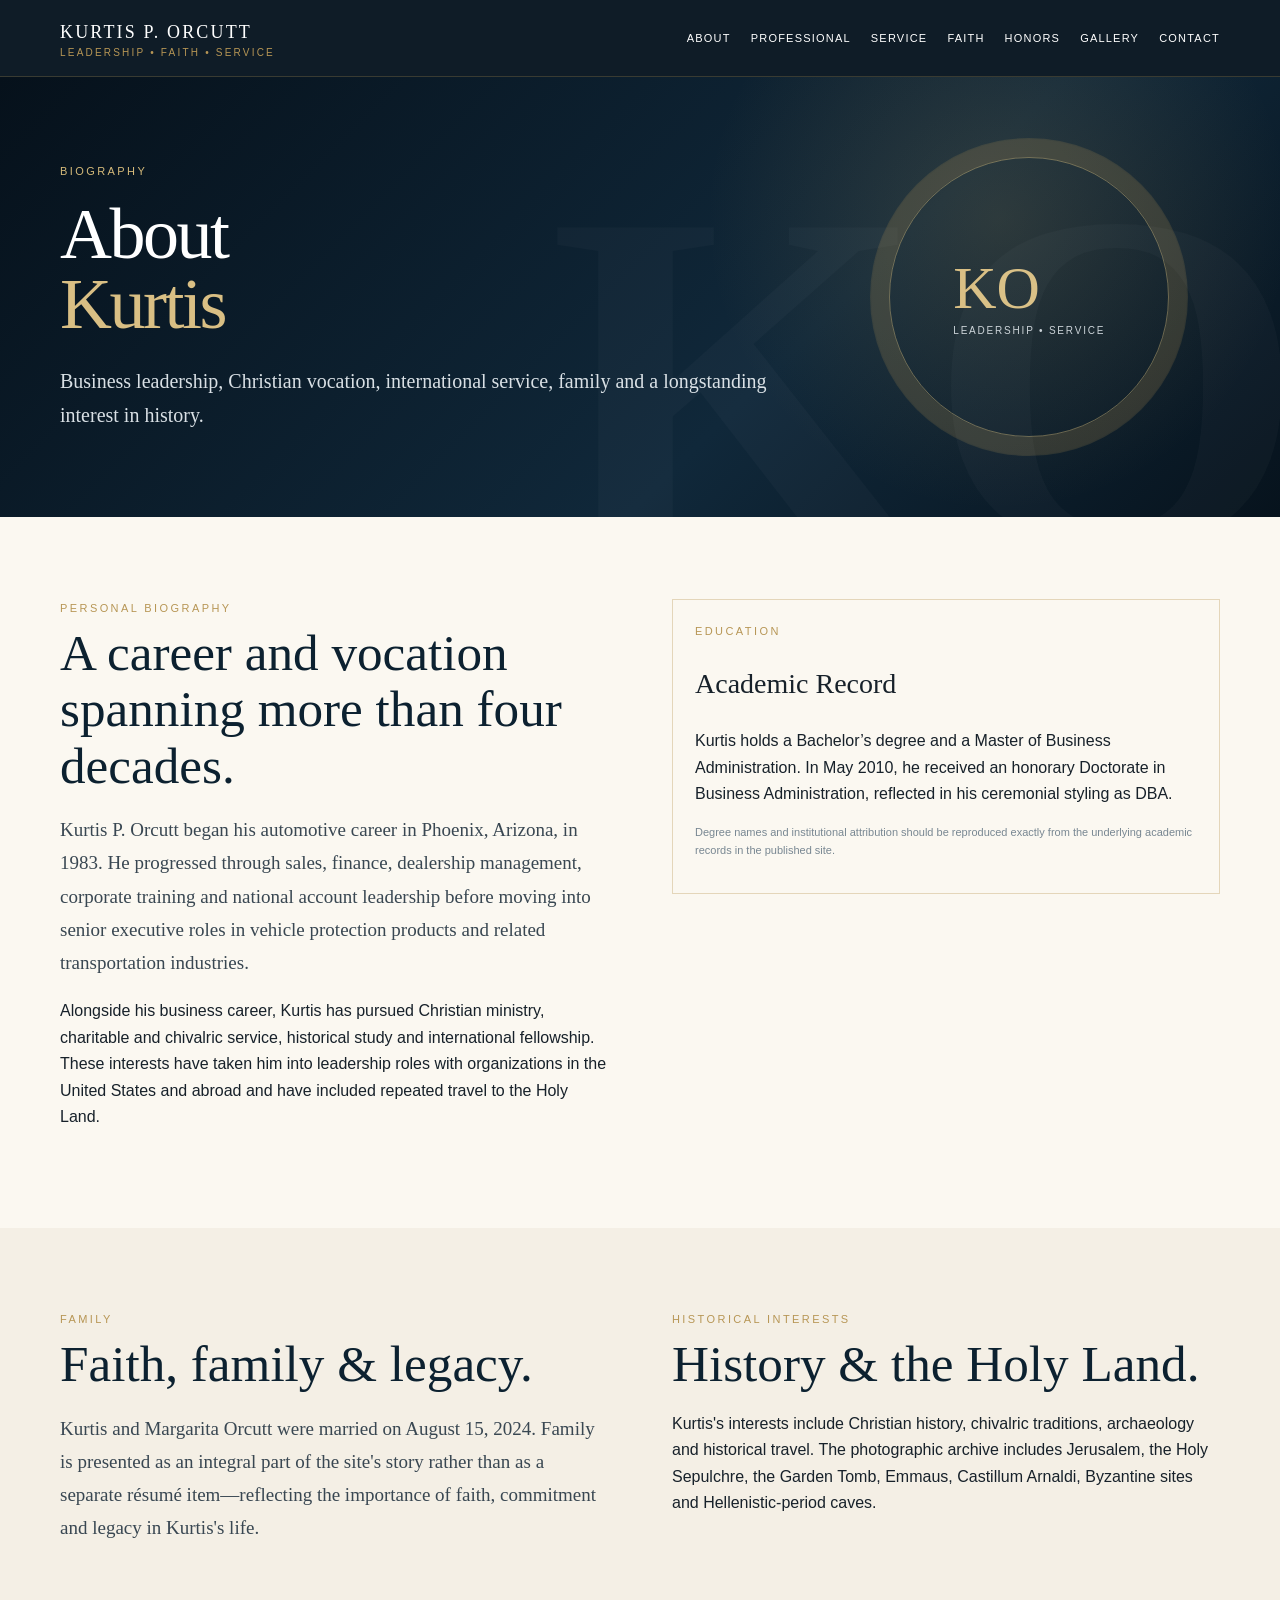
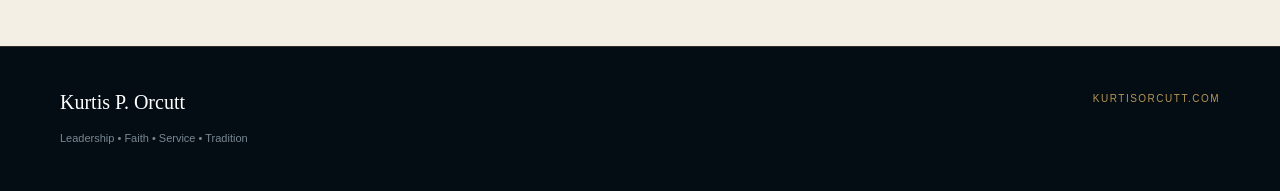
==== about.html @ a16dab64 "commit fix" ====
<!doctype html><html lang="en"><head><meta charset="utf-8"><meta name="viewport" content="width=device-width,initial-scale=1"><title>About Kurtis P. Orcutt | Biography &amp; Education</title><meta name="description" content="Biography of Kurtis P. Orcutt, including professional background, education, family, faith, ministry and historical interests."><meta name="robots" content="index,follow"><link rel="canonical" href="https://www.kurtisorcutt.com/about.html"><meta property="og:type" content="website"><meta property="og:title" content="About Kurtis P. Orcutt | Biography &amp; Education"><meta property="og:description" content="Biography of Kurtis P. Orcutt, including professional background, education, family, faith, ministry and historical interests."><meta property="og:url" content="https://www.kurtisorcutt.com/about.html"><meta name="theme-color" content="#0b1624"><link rel="stylesheet" href="style.css"></head><body><nav><div class="wrap nav"><a class="brand" href="index.html">KURTIS P. ORCUTT<small>LEADERSHIP • FAITH • SERVICE</small></a><div class="links"><a href="about.html">ABOUT</a><a href="professional.html">PROFESSIONAL</a><a href="service.html">SERVICE</a><a href="faith.html">FAITH</a><a href="honors.html">HONORS</a><a href="gallery.html">GALLERY</a><a href="contact.html">CONTACT</a></div></div></nav><header class="hero small"><div class="wrap hero-grid"><div><div class="eyebrow">Biography</div><h1>About <span>Kurtis</span></h1><div class="lead">Business leadership, Christian vocation, international service, family and a longstanding interest in history.</div></div><div class="seal"><div><strong>KO</strong><span>LEADERSHIP • SERVICE</span></div></div></div></header><section><div class="wrap split"><div><div class="kicker">Personal Biography</div><h2 class="section-title">A career and vocation spanning more than four decades.</h2><p class="intro">Kurtis P. Orcutt began his automotive career in Phoenix, Arizona, in 1983. He progressed through sales, finance, dealership management, corporate training and national account leadership before moving into senior executive roles in vehicle protection products and related transportation industries.</p><p>Alongside his business career, Kurtis has pursued Christian ministry, charitable and chivalric service, historical study and international fellowship. These interests have taken him into leadership roles with organizations in the United States and abroad and have included repeated travel to the Holy Land.</p></div><div class="panel"><div class="kicker">Education</div><h3 style="font:28px Georgia">Academic Record</h3><p>Kurtis holds a Bachelor’s degree and a Master of Business Administration. In May 2010, he received an honorary Doctorate in Business Administration, reflected in his ceremonial styling as DBA.</p><p class="fine">Degree names and institutional attribution should be reproduced exactly from the underlying academic records in the published site.</p></div></div></section><section class="cream"><div class="wrap split"><div><div class="kicker">Family</div><h2 class="section-title">Faith, family & legacy.</h2><p class="intro">Kurtis and Margarita Orcutt were married on August 15, 2024. Family is presented as an integral part of the site's story rather than as a separate résumé item—reflecting the importance of faith, commitment and legacy in Kurtis's life.</p></div><div><div class="kicker">Historical Interests</div><h2 class="section-title">History & the Holy Land.</h2><p>Kurtis's interests include Christian history, chivalric traditions, archaeology and historical travel. The photographic archive includes Jerusalem, the Holy Sepulchre, the Garden Tomb, Emmaus, Castillum Arnaldi, Byzantine sites and Hellenistic-period caves.</p></div></div></section><footer class="footer"><div class="wrap footer-grid"><div><b>Kurtis P. Orcutt</b><div class="fine">Leadership • Faith • Service • Tradition</div></div><div class="tag">KurtisOrcutt.com</div></div></footer></body></html>
---- style.css ----
:root{--navy:#081521;--navy2:#10283a;--ivory:#f4efe5;--paper:#fbf8f1;--gold:#b79655;--ink:#17212a;--muted:#66717a;--line:rgba(183,150,85,.35)}*{box-sizing:border-box}html{scroll-behavior:smooth}body{margin:0;font-family:Arial,Helvetica,sans-serif;color:var(--ink);background:var(--paper);line-height:1.65}a{color:inherit;text-decoration:none}.wrap{width:min(1160px,92%);margin:auto}nav{position:sticky;top:0;z-index:20;background:rgba(8,21,33,.97);border-bottom:1px solid rgba(183,150,85,.25)}.nav{min-height:76px;display:flex;align-items:center;justify-content:space-between;color:white}.brand{font-family:Georgia,serif;letter-spacing:.12em;font-size:18px}.brand small{display:block;color:var(--gold);font:10px Arial;letter-spacing:.22em}.links{display:flex;gap:20px;font-size:11px;letter-spacing:.11em}.links a:hover,.active{color:#d9bf84}.hero{min-height:72vh;background:radial-gradient(circle at 78% 32%,rgba(183,150,85,.18),transparent 28%),linear-gradient(135deg,#06111b,#10283a 62%,#07131d);color:white;display:flex;align-items:center;position:relative;overflow:hidden}.hero.small{min-height:48vh}.hero:after{content:"KO";position:absolute;right:-2vw;bottom:-12vh;font:700 38vw Georgia;color:rgba(255,255,255,.025);line-height:1}.hero-grid{display:grid;grid-template-columns:1.3fr .7fr;gap:70px;align-items:center;padding:80px 0}.eyebrow,.kicker{color:#b79655;letter-spacing:.22em;font-size:11px;text-transform:uppercase}.hero .eyebrow{color:#d5ba7a}.hero h1{font:normal clamp(50px,7vw,90px)/.98 Georgia,serif;margin:18px 0 24px;letter-spacing:-.035em}.hero.small h1{font-size:clamp(44px,6vw,72px)}.hero h1 span{display:block;color:#d9bf84}.lead{font:20px/1.7 Georgia,serif;color:#d9e0e5;max-width:760px}.buttons{display:flex;gap:14px;margin-top:32px;flex-wrap:wrap}.btn{padding:13px 19px;border:1px solid var(--gold);font-size:11px;letter-spacing:.16em;text-transform:uppercase}.btn.fill{background:var(--gold);color:#091522}.seal{width:280px;aspect-ratio:1;border:1px solid rgba(213,186,122,.45);border-radius:50%;display:grid;place-items:center;margin:auto;box-shadow:0 0 0 18px rgba(183,150,85,.035),0 0 0 19px rgba(183,150,85,.18)}.seal strong{font:60px Georgia;color:#d9bf84}.seal span{display:block;letter-spacing:.18em;font-size:10px;color:#cbd3d8;text-align:center}section{padding:82px 0}.section-title{font:normal clamp(34px,4vw,56px)/1.1 Georgia,serif;margin:8px 0 18px;color:#0c2130}.intro{font:19px/1.75 Georgia,serif;color:#394752;max-width:920px}.cream{background:var(--ivory)}.dark{background:#081521;color:#e8edf0}.dark .section-title{color:white}.dark .intro{color:#c8d0d5}.cards{display:grid;grid-template-columns:repeat(3,1fr);gap:16px;margin-top:38px}.card{min-height:220px;padding:26px 22px;background:linear-gradient(165deg,#10283a,#081521);color:white;border-top:2px solid var(--gold);display:flex;flex-direction:column;justify-content:flex-end;transition:.2s}.card:hover{transform:translateY(-4px)}.card b{font:22px Georgia}.card p{font-size:13px;color:#c8d0d5}.num,.tag{font-size:10px;letter-spacing:.15em;text-transform:uppercase;color:#b79655;margin-bottom:auto}.split{display:grid;grid-template-columns:1fr 1fr;gap:64px;align-items:start}.facts{display:grid;grid-template-columns:1fr 1fr;gap:16px}.fact,.panel{border:1px solid var(--line);padding:22px}.fact strong{display:block;font:25px Georgia;color:#0b2435}.fact span{font-size:11px;color:var(--muted);text-transform:uppercase;letter-spacing:.09em}.timeline{margin-top:32px;border-left:1px solid var(--gold);padding-left:28px}.event{margin:0 0 28px}.event b{font:21px Georgia;color:#0c2130}.event small{display:block;color:#8b6d34;letter-spacing:.12em;text-transform:uppercase}.honors{display:grid;grid-template-columns:repeat(3,1fr);gap:18px;margin-top:34px}.honor{padding:27px;border:1px solid rgba(183,150,85,.35);background:#0c1c29}.honor h3{font:22px Georgia;color:#d9bf84;margin:8px 0}.honor p{font-size:14px;color:#c7d0d6}.gallery{display:grid;grid-template-columns:repeat(3,1fr);gap:14px;margin-top:36px}.g{min-height:210px;background:linear-gradient(145deg,#19384c,#0a1822);color:white;padding:22px;display:flex;flex-direction:column;justify-content:flex-end;border-bottom:2px solid var(--gold)}.g b{font:20px Georgia}.g span{font-size:12px;color:#c9d1d6}.formal{font:24px/1.6 Georgia,serif;border-left:2px solid var(--gold);padding-left:26px}.notice{padding:18px 20px;background:#eee6d5;border-left:3px solid var(--gold);font-size:13px;color:#53606a}.footer{padding:44px 0;background:#050d14;color:#aeb9c0;border-top:1px solid rgba(183,150,85,.25)}.footer-grid{display:flex;justify-content:space-between;gap:30px}.footer b{font:20px Georgia;color:white}.fine{font-size:11px;color:#788792;max-width:760px;margin-top:12px}.contact{font:18px Georgia}.quote{border-left:2px solid var(--gold);padding-left:28px;font:italic 23px/1.55 Georgia;color:#243746}@media(max-width:900px){.links{display:none}.hero-grid,.split{grid-template-columns:1fr}.seal{width:220px}.cards,.honors,.gallery{grid-template-columns:1fr 1fr}.footer-grid{display:block}.hero{min-height:auto}}@media(max-width:560px){.cards,.honors,.gallery,.facts{grid-template-columns:1fr}.seal{display:none}section{padding:60px 0}.hero-grid{padding:60px 0}}

/* V3 media pass */
.hero-photo{min-height:72vh;background:linear-gradient(90deg,rgba(6,17,27,.98) 0%,rgba(6,17,27,.82) 46%,rgba(6,17,27,.16) 72%),url("https://www.kurtisorcutt.com/resources/03.jpeg") center 32%/cover no-repeat;color:white;display:flex;align-items:center;position:relative}.hero-photo .hero-grid{grid-template-columns:1.05fr .95fr}.hero-photo .portrait-space{min-height:520px}.media-card{overflow:hidden;border:1px solid var(--line);background:white}.media-card img{width:100%;height:100%;min-height:420px;object-fit:cover;display:block}.coat img{object-fit:contain;background:#fff;padding:24px}.photo-grid{display:grid;grid-template-columns:1.15fr .85fr;gap:22px;align-items:stretch}.caption{font-size:12px;color:var(--muted);padding:12px 14px;border-top:1px solid #e8e0d2}.gallery-photo{min-height:270px;background-size:cover;background-position:center;position:relative;overflow:hidden}.gallery-photo:after{content:"";position:absolute;inset:0;background:linear-gradient(transparent 35%,rgba(5,13,20,.88))}.gallery-photo div{position:absolute;z-index:2;bottom:18px;left:20px;right:20px;color:white}.gallery-photo b{font:22px Georgia}.gallery-photo span{display:block;font-size:12px;color:#d7dee2}.formal-style{padding:28px;background:#081521;color:#eef2f4;border-top:2px solid var(--gold)}.formal-style h3{font:26px Georgia;color:#d9bf84;margin:0 0 10px}.formal-style p{margin:0;color:#ccd4d9}.source-note{font-size:11px;color:#76838c;margin-top:14px}@media(max-width:900px){.hero-photo{background-position:62% center}.hero-photo .hero-grid{grid-template-columns:1fr}.hero-photo .portrait-space{min-height:240px}.photo-grid{grid-template-columns:1fr}}
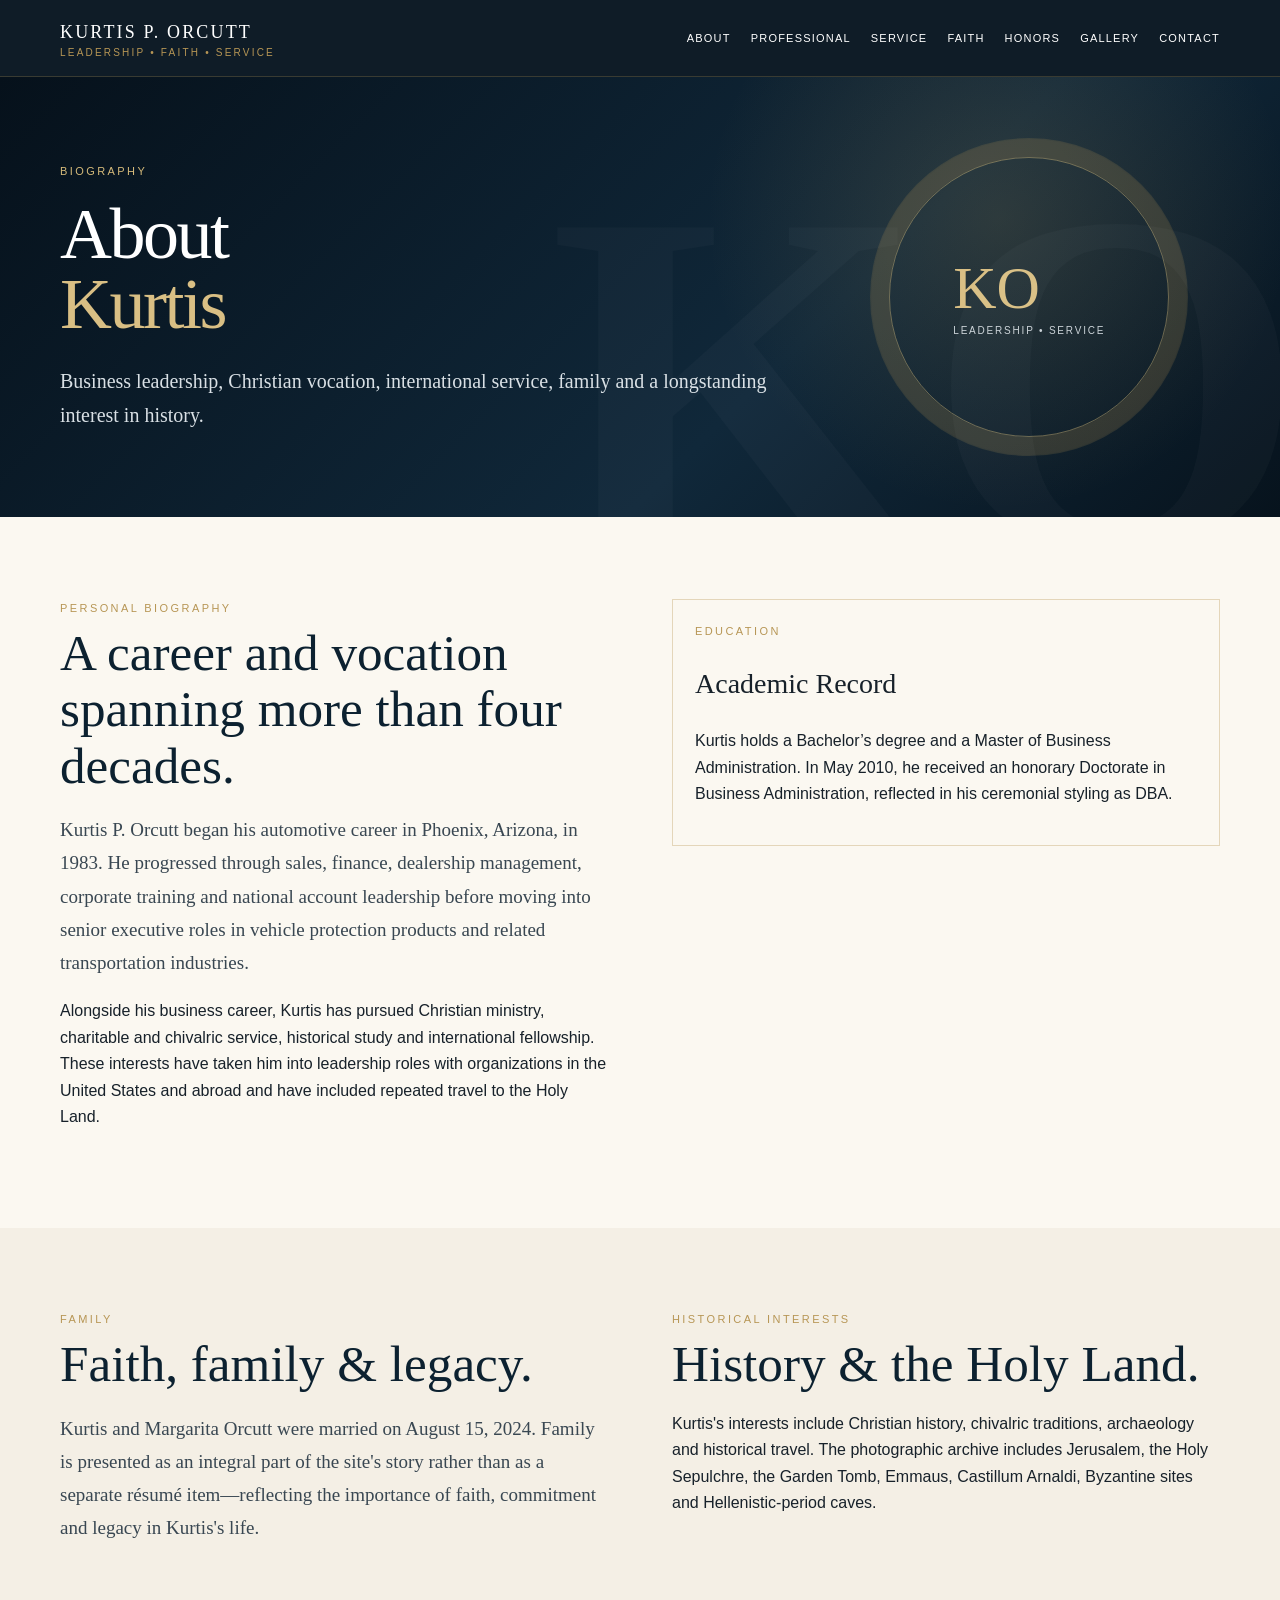
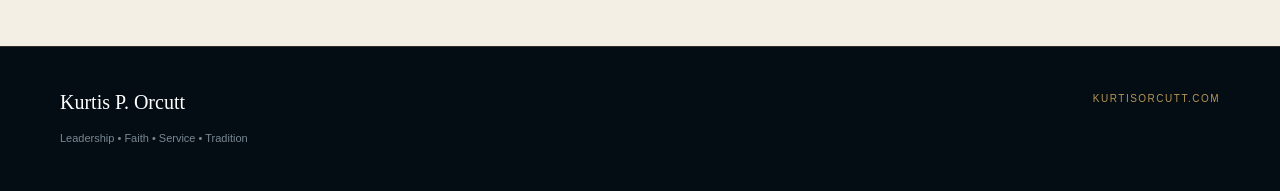
==== commit 1adda3f2: "Remove internal editorial note from about.html" ====
--- a/about.html
+++ b/about.html
@@ -1 +1 @@
-<!doctype html><html lang="en"><head><meta charset="utf-8"><meta name="viewport" content="width=device-width,initial-scale=1"><title>About Kurtis P. Orcutt | Biography &amp; Education</title><meta name="description" content="Biography of Kurtis P. Orcutt, including professional background, education, family, faith, ministry and historical interests."><meta name="robots" content="index,follow"><link rel="canonical" href="https://www.kurtisorcutt.com/about.html"><meta property="og:type" content="website"><meta property="og:title" content="About Kurtis P. Orcutt | Biography &amp; Education"><meta property="og:description" content="Biography of Kurtis P. Orcutt, including professional background, education, family, faith, ministry and historical interests."><meta property="og:url" content="https://www.kurtisorcutt.com/about.html"><meta name="theme-color" content="#0b1624"><link rel="stylesheet" href="style.css"></head><body><nav><div class="wrap nav"><a class="brand" href="index.html">KURTIS P. ORCUTT<small>LEADERSHIP • FAITH • SERVICE</small></a><div class="links"><a href="about.html">ABOUT</a><a href="professional.html">PROFESSIONAL</a><a href="service.html">SERVICE</a><a href="faith.html">FAITH</a><a href="honors.html">HONORS</a><a href="gallery.html">GALLERY</a><a href="contact.html">CONTACT</a></div></div></nav><header class="hero small"><div class="wrap hero-grid"><div><div class="eyebrow">Biography</div><h1>About <span>Kurtis</span></h1><div class="lead">Business leadership, Christian vocation, international service, family and a longstanding interest in history.</div></div><div class="seal"><div><strong>KO</strong><span>LEADERSHIP • SERVICE</span></div></div></div></header><section><div class="wrap split"><div><div class="kicker">Personal Biography</div><h2 class="section-title">A career and vocation spanning more than four decades.</h2><p class="intro">Kurtis P. Orcutt began his automotive career in Phoenix, Arizona, in 1983. He progressed through sales, finance, dealership management, corporate training and national account leadership before moving into senior executive roles in vehicle protection products and related transportation industries.</p><p>Alongside his business career, Kurtis has pursued Christian ministry, charitable and chivalric service, historical study and international fellowship. These interests have taken him into leadership roles with organizations in the United States and abroad and have included repeated travel to the Holy Land.</p></div><div class="panel"><div class="kicker">Education</div><h3 style="font:28px Georgia">Academic Record</h3><p>Kurtis holds a Bachelor’s degree and a Master of Business Administration. In May 2010, he received an honorary Doctorate in Business Administration, reflected in his ceremonial styling as DBA.</p><p class="fine">Degree names and institutional attribution should be reproduced exactly from the underlying academic records in the published site.</p></div></div></section><section class="cream"><div class="wrap split"><div><div class="kicker">Family</div><h2 class="section-title">Faith, family & legacy.</h2><p class="intro">Kurtis and Margarita Orcutt were married on August 15, 2024. Family is presented as an integral part of the site's story rather than as a separate résumé item—reflecting the importance of faith, commitment and legacy in Kurtis's life.</p></div><div><div class="kicker">Historical Interests</div><h2 class="section-title">History & the Holy Land.</h2><p>Kurtis's interests include Christian history, chivalric traditions, archaeology and historical travel. The photographic archive includes Jerusalem, the Holy Sepulchre, the Garden Tomb, Emmaus, Castillum Arnaldi, Byzantine sites and Hellenistic-period caves.</p></div></div></section><footer class="footer"><div class="wrap footer-grid"><div><b>Kurtis P. Orcutt</b><div class="fine">Leadership • Faith • Service • Tradition</div></div><div class="tag">KurtisOrcutt.com</div></div></footer></body></html>+<!doctype html><html lang="en"><head><meta charset="utf-8"><meta name="viewport" content="width=device-width,initial-scale=1"><title>About Kurtis P. Orcutt | Biography &amp; Education</title><meta name="description" content="Biography of Kurtis P. Orcutt, including professional background, education, family, faith, ministry and historical interests."><meta name="robots" content="index,follow"><link rel="canonical" href="https://www.kurtisorcutt.com/about.html"><meta property="og:type" content="website"><meta property="og:title" content="About Kurtis P. Orcutt | Biography &amp; Education"><meta property="og:description" content="Biography of Kurtis P. Orcutt, including professional background, education, family, faith, ministry and historical interests."><meta property="og:url" content="https://www.kurtisorcutt.com/about.html"><meta name="theme-color" content="#0b1624"><link rel="stylesheet" href="style.css"></head><body><nav><div class="wrap nav"><a class="brand" href="index.html">KURTIS P. ORCUTT<small>LEADERSHIP • FAITH • SERVICE</small></a><div class="links"><a href="about.html">ABOUT</a><a href="professional.html">PROFESSIONAL</a><a href="service.html">SERVICE</a><a href="faith.html">FAITH</a><a href="honors.html">HONORS</a><a href="gallery.html">GALLERY</a><a href="contact.html">CONTACT</a></div></div></nav><header class="hero small"><div class="wrap hero-grid"><div><div class="eyebrow">Biography</div><h1>About <span>Kurtis</span></h1><div class="lead">Business leadership, Christian vocation, international service, family and a longstanding interest in history.</div></div><div class="seal"><div><strong>KO</strong><span>LEADERSHIP • SERVICE</span></div></div></div></header><section><div class="wrap split"><div><div class="kicker">Personal Biography</div><h2 class="section-title">A career and vocation spanning more than four decades.</h2><p class="intro">Kurtis P. Orcutt began his automotive career in Phoenix, Arizona, in 1983. He progressed through sales, finance, dealership management, corporate training and national account leadership before moving into senior executive roles in vehicle protection products and related transportation industries.</p><p>Alongside his business career, Kurtis has pursued Christian ministry, charitable and chivalric service, historical study and international fellowship. These interests have taken him into leadership roles with organizations in the United States and abroad and have included repeated travel to the Holy Land.</p></div><div class="panel"><div class="kicker">Education</div><h3 style="font:28px Georgia">Academic Record</h3><p>Kurtis holds a Bachelor’s degree and a Master of Business Administration. In May 2010, he received an honorary Doctorate in Business Administration, reflected in his ceremonial styling as DBA.</p><p class="fine"></p></div></div></section><section class="cream"><div class="wrap split"><div><div class="kicker">Family</div><h2 class="section-title">Faith, family & legacy.</h2><p class="intro">Kurtis and Margarita Orcutt were married on August 15, 2024. Family is presented as an integral part of the site's story rather than as a separate résumé item—reflecting the importance of faith, commitment and legacy in Kurtis's life.</p></div><div><div class="kicker">Historical Interests</div><h2 class="section-title">History & the Holy Land.</h2><p>Kurtis's interests include Christian history, chivalric traditions, archaeology and historical travel. The photographic archive includes Jerusalem, the Holy Sepulchre, the Garden Tomb, Emmaus, Castillum Arnaldi, Byzantine sites and Hellenistic-period caves.</p></div></div></section><footer class="footer"><div class="wrap footer-grid"><div><b>Kurtis P. Orcutt</b><div class="fine">Leadership • Faith • Service • Tradition</div></div><div class="tag">KurtisOrcutt.com</div></div></footer></body></html>
